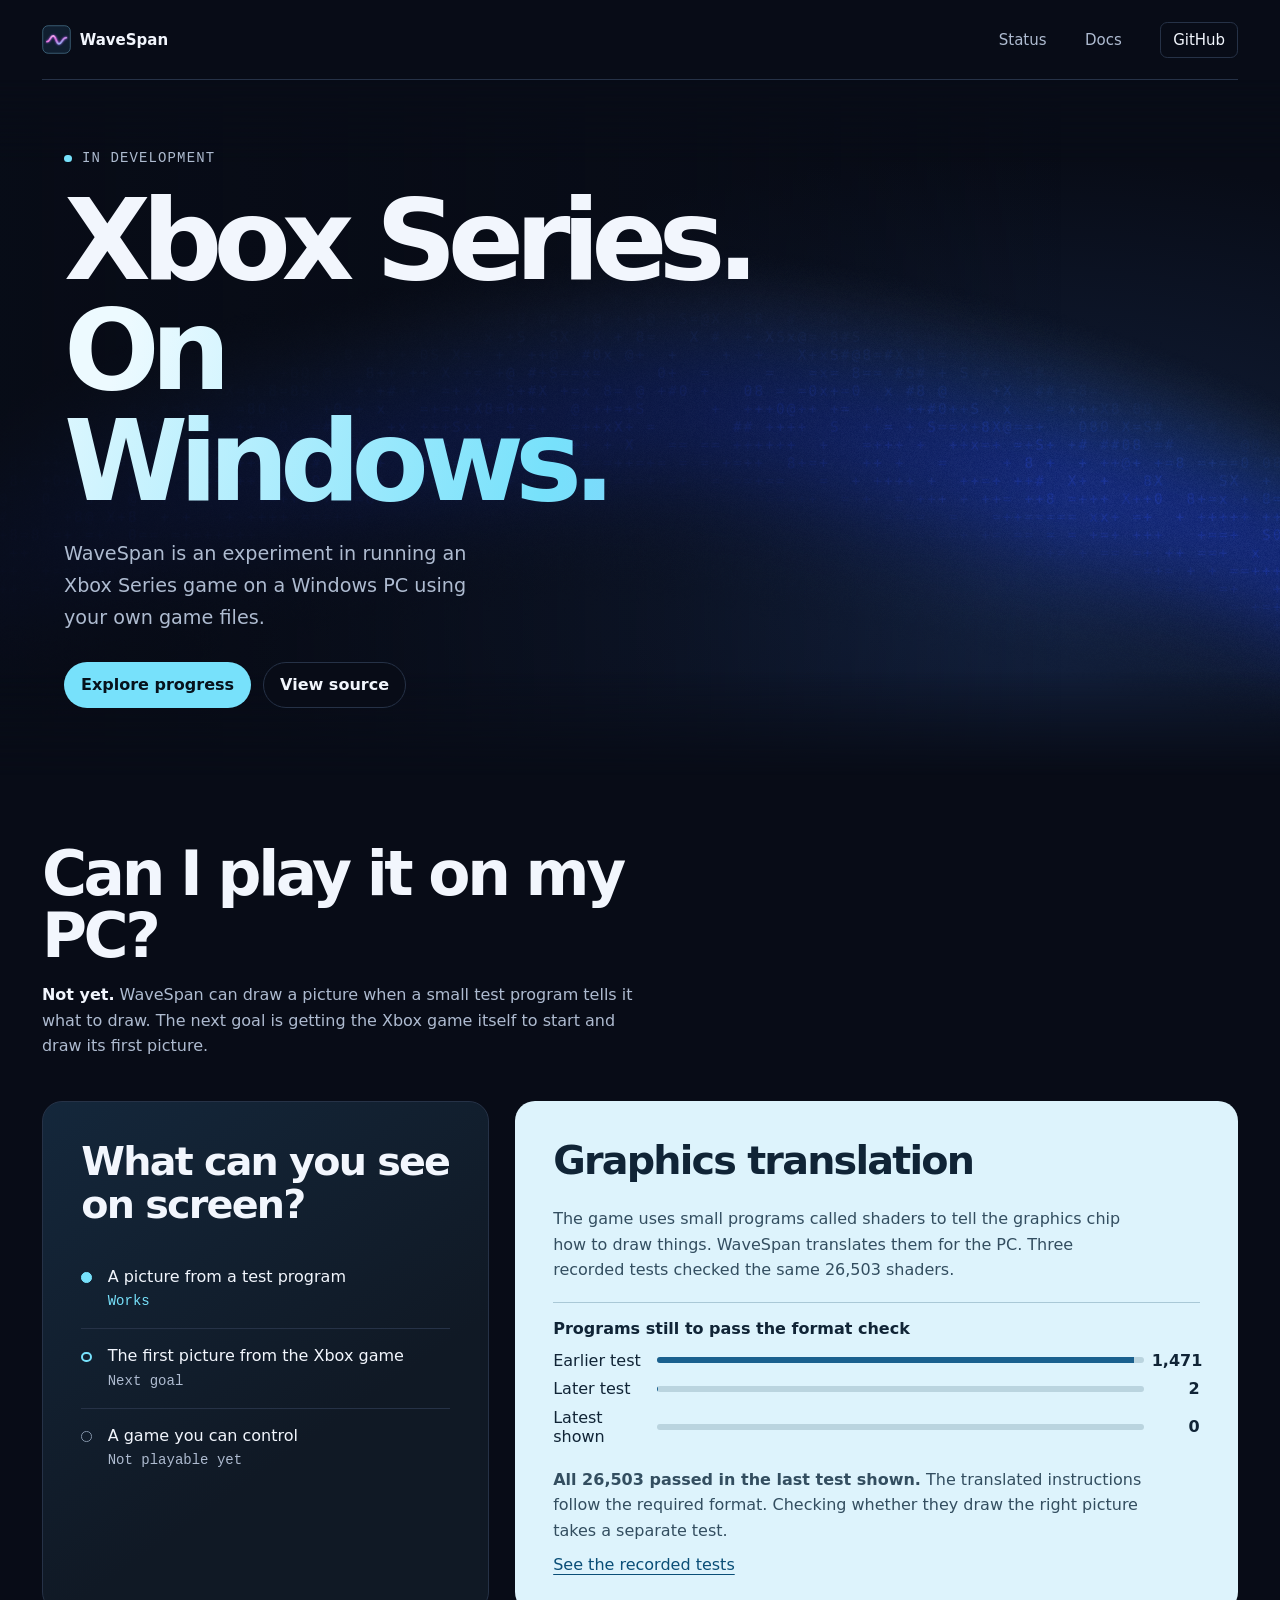
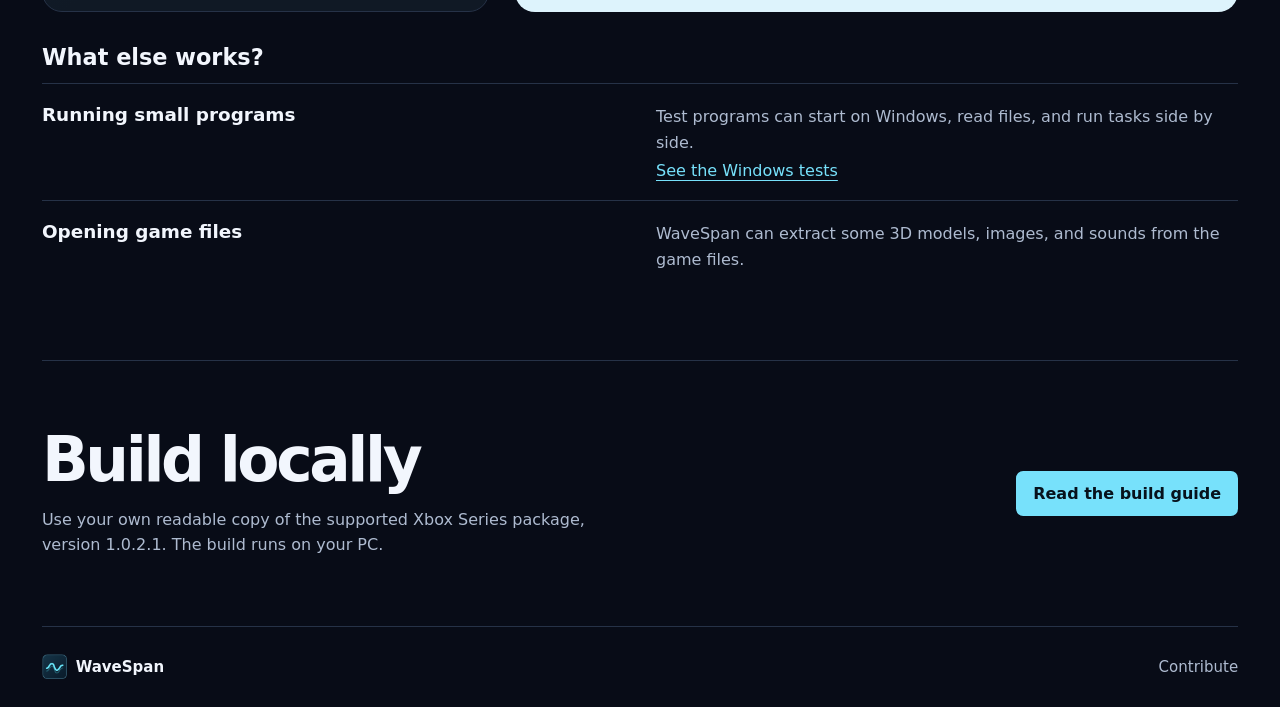
==== website/index.html @ 89d4df6d "Add WaveSpanLauncher, shader pipeline speedups, runtime proxies/sparse/GDK shims, and bug fixes" ====
<!doctype html>
<html lang="en">
<head>
  <meta charset="utf-8">
  <meta name="viewport" content="width=device-width, initial-scale=1">
  <meta name="description" content="WaveSpan is an experimental Xbox Series runtime and shader translation toolkit for Windows.">
  <meta name="theme-color" content="#080c17">
  <title>WaveSpan — Xbox Series runtime research</title>
  <link rel="icon" href="../assets/wavespan-mark.png" type="image/png">
  <link rel="stylesheet" href="style.css">
  <link rel="stylesheet" href="horizon.css">
  <script defer src="horizon.js"></script>
</head>
<body>
  <a class="skip" href="#main">Skip to content</a>
  <header class="header wrap" id="top">
    <a class="brand" href="#top"><svg class="brand-icon" width="29" height="29" viewBox="0 0 80 80" fill="none" aria-hidden="true">
        <defs><linearGradient id="mark-neon" x2="1" y2="1"><stop stop-color="#ffc9f4"/><stop offset=".45" stop-color="#ea6fe0"/><stop offset="1" stop-color="#6fd6f7"/></linearGradient></defs>
        <rect x="2" y="2" width="76" height="76" rx="15" fill="#101f30" stroke="#48758e" stroke-width="2"/>
        <path class="brand-wave" d="M14 46C23 46 23 30 31 30S39 52 47 52 56 35 67 35" stroke="url(#mark-neon)" stroke-width="5" stroke-linecap="round"/>
      </svg>WaveSpan</a>
    <nav aria-label="Main navigation">
      <a href="#status">Status</a>
      <a href="https://github.com/LeonardWernke/WaveSpan/blob/main/docs/README.md">Docs</a>
      <a class="nav-source" href="https://github.com/LeonardWernke/WaveSpan">GitHub</a>
    </nav>
  </header>

  <main id="main">
    <section class="hero wrap" aria-labelledby="hero-title">
      <div id="wavespan-horizon" aria-hidden="true"></div>
      
      <div class="hero-copy">
        <p class="eyebrow"><span class="dot"></span> In development</p>
        <h1 id="hero-title">Xbox Series.<br><span>On Windows.</span></h1>
        <p class="intro">WaveSpan is an experiment in running an Xbox Series game on a Windows PC using your own game files.</p>
        <div class="actions">
          <a class="button primary" href="#status">Explore progress</a>
          <a class="button secondary" href="https://github.com/LeonardWernke/WaveSpan">View source</a>
        </div>
      </div>
    </section>

    <section class="section wrap" id="status" aria-labelledby="status-title">
  <div class="progress-lead"><h2 id="status-title">Can I play it on my PC?</h2>
  <p><strong>Not yet.</strong> WaveSpan can draw a picture when a small test program tells it what to draw. The next goal is getting the Xbox game itself to start and draw its first picture.</p></div>
  <div class="progress-gallery">
  <section class="screen-panel">
  <h3 class="evidence-title">What can you see on screen?</h3>
  <dl class="screen-check">
    <div><dt>A picture from a test program</dt><dd>Works</dd></div>
    <div><dt>The first picture from the Xbox game</dt><dd>Next goal</dd></div>
    <div><dt>A game you can control</dt><dd>Not playable yet</dd></div>
  </dl>
  </section>
  <figure class="shader-count">
    <h3>Graphics translation</h3>
    <p>The game uses small programs called shaders to tell the graphics chip how to draw things. WaveSpan translates them for the PC. Three recorded tests checked the same 26,503 shaders.</p>
    <figcaption>Programs still to pass the format check</figcaption>
    <ol>
      <li><span>Earlier test</span><meter min="0" max="1500" value="1471" aria-label="Earlier test: 1,471 shaders short of passing"></meter><strong>1,471</strong></li>
      <li><span>Later test</span><meter min="0" max="1500" value="2" aria-label="Later test: 2 shaders short of passing"></meter><strong>2</strong></li>
      <li><span>Latest shown</span><meter min="0" max="1500" value="0" aria-label="Latest test shown: all shaders passed"></meter><strong>0</strong></li>
    </ol>
    <p><strong>All 26,503 passed in the last test shown.</strong> The translated instructions follow the required format. Checking whether they draw the right picture takes a separate test.</p>
    <a href="https://github.com/LeonardWernke/WaveSpan/blob/main/docs/shader_validation.md">See the recorded tests</a>
  </figure>
  </div>
  <h3 class="evidence-title">What else works?</h3>
  <dl class="status-list">
    <div><dt>Running small programs</dt><dd><p>Test programs can start on Windows, read files, and run tasks side by side.</p><a href="https://github.com/LeonardWernke/WaveSpan/blob/main/docs/testing.md">See the Windows tests</a></dd></div>
    <div><dt>Opening game files</dt><dd><p>WaveSpan can extract some 3D models, images, and sounds from the game files.</p></dd></div>
  </dl>
</section>

    <section class="section start wrap" aria-labelledby="start-title">
      <div>
        <h2 id="start-title">Build locally</h2>
        <p>Use your own readable copy of the supported Xbox Series package, version 1.0.2.1. The build runs on your PC.</p>
      </div>
      <a class="button primary" href="https://github.com/LeonardWernke/WaveSpan#how-to-build">Read the build guide</a>
    </section>
  </main>

  <footer class="footer wrap">
    <a class="brand" href="#top"><img src="../assets/wavespan-mark.png" width="25" height="25" alt="">WaveSpan</a>
    <a href="https://github.com/LeonardWernke/WaveSpan/blob/main/CONTRIBUTING.md">Contribute</a>
  </footer>
</body>
</html>
---- website/style.css ----
:root {
  color-scheme: dark;
  --background: #080c17;
  --text: #f2f6fd;
  --muted: #aebbd0;
  --accent: #77e1fb;
  --rule: #263247;
  font-family: "Segoe UI", system-ui, sans-serif;
  background: var(--background);
  color: var(--text);
}

*, *::before, *::after { box-sizing: border-box; }
body { margin: 0; }
a { color: inherit; text-underline-offset: .27em; }
a:focus-visible { outline: 2px solid var(--accent); outline-offset: 5px; }
img { display: block; }
p, h1, h2, dl, dd { margin: 0; }
.wrap { width: min(76rem, calc(100% - 2 * clamp(1.25rem, 5vw, 4.5rem))); margin-inline: auto; }
.skip { position: fixed; z-index: 2; top: 1rem; left: 1rem; padding: .7rem; background: var(--background); }
.skip:not(:focus) { transform: translateY(-200%); }

.header, .footer {
  display: flex;
  align-items: center;
  justify-content: space-between;
  gap: .75rem;
  min-height: 5rem;
  font-size: .9375rem;
}
.header { border-bottom: 1px solid var(--rule); }
.brand { display: inline-flex; align-items: center; gap: .55rem; font-weight: 700; }
.header a, .footer a { text-decoration: none; }
nav { display: flex; align-items: center; gap: clamp(.7rem, 3vw, 2.4rem); }
nav a, .footer > a:last-child { color: var(--muted); }
nav a:hover, .footer a:hover { color: var(--accent); }
.nav-source { border: 1px solid var(--rule); border-radius: .45rem; padding: .5rem .75rem; color: var(--text); }

.hero {
  position: relative;
  isolation: isolate;
  display: grid;
  align-items: center;
  min-height: clamp(34rem, 51vw, 43rem);
  padding-block: 4rem;
  border-bottom: 1px solid var(--rule);
}
.hero-art { position: absolute; z-index: -1; inset: 8% -2% 8% 23%; }
.hero-art img { width: 100%; height: 100%; object-fit: cover; opacity: .92; }
.hero-art::after {
  content: "";
  position: absolute;
  inset: -1px;
  background:
    linear-gradient(90deg, var(--background), #080c17b8 22%, transparent 62%, var(--background)),
    linear-gradient(0deg, var(--background), transparent 27% 74%, var(--background));
}
.hero-copy { max-width: 44rem; }
.eyebrow {
  display: flex;
  align-items: center;
  gap: .65rem;
  color: var(--muted);
  font: .875rem/1.5 ui-monospace, Consolas, monospace;
  letter-spacing: .08em;
  text-transform: uppercase;
}
.dot { width: .47rem; height: .47rem; border-radius: 50%; background: var(--accent); }
h1 { margin-block: 1rem 1.4rem; font-size: clamp(3rem, 8vw, 7.25rem); line-height: .98; letter-spacing: -.075em; }
h1 span { color: var(--accent); }
.intro { max-width: 28rem; color: var(--muted); font-size: clamp(1rem, 1.6vw, 1.2rem); line-height: 1.65; }
.actions { display: flex; flex-wrap: wrap; gap: .75rem; margin-top: 1.8rem; }
.button {
  display: inline-flex;
  align-items: center;
  justify-content: center;
  min-height: 2.85rem;
  padding: .65rem 1rem;
  border: 1px solid transparent;
  border-radius: .45rem;
  font-weight: 650;
  text-decoration: none;
}
.primary { background: var(--accent); color: #07121c; }
.primary:hover { background: #b0efff; }
.secondary { background: var(--background); border-color: var(--rule); }
.secondary:hover { border-color: var(--accent); }

.section { padding-block: clamp(3rem, 7vw, 6rem); border-bottom: 1px solid var(--rule); }
.section-heading, .start { display: grid; grid-template-columns: 1fr 1fr; gap: 1.2rem 2rem; align-items: center; }
h2 { font-size: clamp(2rem, 4.8vw, 4rem); line-height: 1; letter-spacing: -.055em; }
.section p { max-width: 37rem; color: var(--muted); line-height: 1.6; }
.status-list { margin-top: 2.25rem; }
.status-list > div {
  display: grid;
  grid-template-columns: 1fr 1fr;
  gap: .5rem 2rem;
  padding-block: 1.25rem;
  border-top: 1px solid var(--rule);
}
dt { font-size: 1.15rem; font-weight: 650; }
dd a { display: inline-block; margin-top: .4rem; color: var(--accent); }
.start p { margin-top: 1rem; }
.start .button { justify-self: end; }

@media (max-width: 640px) {
  .header { min-height: 4rem; }
  .hero { align-items: start; min-height: 0; padding-block: 3rem 10.5rem; }
  .hero-art { inset: auto 0 0; height: 13rem; }
  .hero-art::after {
    background: linear-gradient(0deg, var(--background), transparent 35%, var(--background)),
                linear-gradient(90deg, var(--background), transparent 16% 84%, var(--background));
  }
  .section-heading, .status-list > div, .start { grid-template-columns: 1fr; }
  .start .button { justify-self: start; }
}

@media (max-width: 360px) {
  .header { flex-wrap: wrap; padding-block: .85rem; }
}

/* Keep the interactive horizon in place as the opening wordmark fades. */
.hero { min-height: 600px; }
#wavespan-horizon {
  position: absolute;
  inset: auto 0 0;
  height: 600px;
  z-index: -1;
  overflow: hidden;
  background: #080c17 url("../assets/wavespan-hero.png") center / cover no-repeat;
}
#wavespan-horizon:has(canvas) { background-image: radial-gradient(ellipse at 78% 73%, #142342, #080c17 60%); }
#wavespan-horizon::after {
  content: "";
  position: absolute;
  inset: 0;
  pointer-events: none;
  background: linear-gradient(90deg, #080c17e8, #080c1770 53%, transparent 83%);
}

@media (max-width: 640px) {
  #wavespan-horizon::after { background: linear-gradient(180deg, #080c17ed, #080c17c7 38%, transparent 75%); }
}

.header { position: relative; z-index: 1; }
.header .brand { transform-origin: left center; }
#wavespan-horizon {
  mask-image: linear-gradient(to bottom, transparent, black 12%, black 85%, transparent);
}

.frame-path { padding: 0; list-style: none; }
.shader-history ol { display: grid; gap: .7rem; margin: 1rem 0; }
.shader-history li { display: grid; grid-template-columns: 7ch 1fr 7ch; align-items: center; gap: .85rem; }
.shader-history code { color: var(--muted); font-size: .85rem; }
.shader-history strong { text-align: right; font-variant-numeric: tabular-nums; }
.bar-track { background: var(--rule); height: .65rem; border-radius: 2px; overflow: hidden; }
.bar-track i { display: block; height: 100%; background: #4f86b0; }
.shader-history li:last-child i { background: var(--accent); }
.coverage { display: flex; flex-wrap: wrap; gap: .5rem; margin: .75rem 0; }
.coverage li { display: inline-flex; gap: .5rem; align-items: center; padding: .36rem .65rem; background: #101d2b; border-radius: .3rem; }
.coverage li::before { content: ""; width: .45rem; height: .45rem; background: var(--accent); border-radius: 50%; }
.frame-path { margin: 0 0 1rem; }
.frame-path li { position: relative; padding: 0 0 1.1rem 1.55rem; margin-left: .35rem; border-left: 1px solid #417089; }
.frame-path li:last-child { border-color: transparent; padding-bottom: 0; }
.frame-path li::before { content: ""; position: absolute; left: -.38rem; top: .16rem; width: .7rem; height: .7rem; border: 2px solid var(--accent); background: var(--accent); border-radius: 50%; }
.frame-path li:last-child::before { background: var(--background); border-style: dashed; }
.frame-path small { display: block; margin-bottom: .18rem; color: var(--accent); }

.progress-lead { max-width: 44rem; }
.progress-lead p { margin-top: 1rem; }
.progress-lead strong, .status-list strong { color: var(--text); }
#status .frame-path { margin: 2rem 0 2.5rem; }
#status .status-list { margin-top: .8rem; }
.evidence-title { margin: 0; font-size: 1.4rem; }
#status .evidence-title {margin-top:2rem}
.screen-check div {display:flex;justify-content:space-between;gap:1rem;padding:.8rem 0;border-bottom:1px solid var(--rule)}
.screen-check dt {font-size:1rem;font-weight:500}
.screen-check dd {color:var(--muted);text-align:right}
.screen-check div:first-child dd {color:var(--accent)}
.shader-count {margin:2rem 0;padding:1rem;background:#101a29;border-radius:.6rem}
.shader-count h3 {margin:0 0 .6rem;font-size:1.4rem}
.shader-count figcaption {margin:1.2rem 0 .5rem;font-weight:600}
.shader-count ol {margin:0 0 1rem;padding:0;list-style:none}
.shader-count li {display:grid;grid-template-columns:6rem minmax(1rem,1fr) 3rem;align-items:center;gap:.5rem;padding:.3rem 0}
.shader-count meter {width:100%;height:.8rem}
.shader-count meter::-webkit-meter-bar {background:#29384c;border:0}
.shader-count meter::-webkit-meter-optimum-value {background:#77e1fb}
.shader-count li strong {text-align:right;font-variant-numeric:tabular-nums}
.shader-count a {display:inline-block;margin-top:.7rem;color:var(--accent)}

/* A full-width motion showcase followed by two distinct evidence panels. */
.hero.wrap { width:100%; max-width:96rem; padding-inline:max(5vw, calc((100% - 76rem) / 2)); border:0; }
.hero h1 {font-family:"Segoe UI",system-ui,sans-serif;font-size:clamp(3.55rem,8.8vw,8.2rem);font-weight:750;letter-spacing:-.08em}
.hero h1 span {color:var(--accent);background:linear-gradient(105deg,#edfaff 5%,#77e1fb 46%,#96adff 80%,#edfaff);background-size:200% auto;background-clip:text;-webkit-text-fill-color:transparent}
@media (prefers-reduced-motion:no-preference) {
  .hero h1 span {animation:ws-spectrum 4s ease-out 1 both}
  @keyframes ws-spectrum {from {background-position:100% center} to {background-position:0% center}}
}
.hero .button {border-radius:2rem}
.progress-gallery {display:grid;grid-template-columns:minmax(0,.85fr) minmax(0,1.15fr);gap:1rem;margin-top:2rem;align-items:stretch}
.progress-gallery > * {border-radius:1.25rem;padding:clamp(1.25rem,3vw,2.8rem);margin:0}
.screen-panel {background:linear-gradient(145deg,#14273b,#101925 64%);border:1px solid var(--rule)}
.progress-gallery h3,#status .screen-panel h3 {font-size:clamp(1.55rem,3.1vw,2.55rem);line-height:1.08;letter-spacing:-.045em;margin:0 0 1.5rem}
.screen-check div {display:grid;grid-template-columns:.75rem 1fr;gap:.4rem .9rem;padding:1.05rem 0}
.screen-check div::before {content:"";width:.65rem;height:.65rem;border:1.5px solid #8191a6;border-radius:50%;margin-top:.35rem}
.screen-check div:first-child::before {background:var(--accent);border-color:var(--accent)}
.screen-check div:nth-child(2)::before {border:2px solid var(--accent)}
.screen-check dd {grid-column:2;text-align:left;font: .875rem/1.4 ui-monospace,monospace}
.screen-check div:last-child {border-bottom:0}
.shader-count {background:#ddf3fc;color:#102436}
.section .shader-count p {color:#334e60}
.shader-count a {color:#0a4e77}
.shader-count figcaption {border-top:1px solid #a9c8d6;padding-top:1rem}
.shader-count meter::-webkit-meter-bar {background:#bad4df}
.shader-count meter::-webkit-meter-optimum-value {background:#1a608e}
.shader-count meter::-moz-meter-bar {background:#1a608e}
@media (max-width:640px) {
  .progress-gallery {grid-template-columns:1fr}
  .hero.wrap {padding-inline:1.25rem}
  .hero h1 {font-size:clamp(3.1rem,13.5vw,5rem)}
}


.brand-wave { filter:drop-shadow(0 0 3px #a855f7); }
@media (prefers-reduced-motion:no-preference) {
  .brand-wave { animation: ws-neon-outline 1.8s ease-out both; }
  .brand:hover .brand-wave, .brand:focus-visible .brand-wave { filter:drop-shadow(0 0 5px #ea6fe0) drop-shadow(0 0 8px #a855f7); }
  @keyframes ws-neon-outline {
    from { stroke-dasharray:1 120; opacity:.35; }
    to { stroke-dasharray:120 120; opacity:1; }
  }
}
.wrap { width:min(76rem,calc(100% - 2 * clamp(.75rem,3vw,2.5rem))); }
.hero.wrap { min-height:clamp(24rem,43vw,36rem); padding:clamp(2.4rem,6vw,5rem) clamp(.9rem,4vw,4rem); align-items:center; }
#wavespan-horizon { height:100%; }
.section { padding-block:clamp(1.75rem,4vw,3.5rem); }
.progress-gallery { margin-top:1.25rem; gap:.75rem; }
.progress-gallery > * { padding:clamp(.9rem,2.5vw,2rem); }

/* Golden-ratio spacing, anchored to a 1rem gutter on phones. */
:root {
  --space-1: 1rem;
  --space-2: 1.618rem;
  --space-3: 2.618rem;
  --space-4: 4.236rem;
}
.wrap { width:min(76rem, calc(100% - 2 * clamp(var(--space-1), 4vw, var(--space-3)))); }
.hero.wrap {
  min-height:clamp(29rem, 61.8svh, 43rem);
  padding:var(--space-4) clamp(var(--space-1), 5vw, var(--space-4));
}
.section { padding-block:clamp(var(--space-3), 6vw, var(--space-4)); }
.progress-gallery { grid-template-columns:minmax(0, 1fr) minmax(0, 1.618fr); gap:var(--space-2); margin-top:var(--space-3); }
.progress-gallery > * { padding:clamp(var(--space-2), 3vw, var(--space-3)); }
@media (max-width:640px) {
  .progress-gallery { grid-template-columns:minmax(0, 1fr); }
  .hero.wrap { padding-block:var(--space-3); }
}
---- website/horizon.css ----
.gradient-ascii-container{position:relative;width:100%;height:100%;overflow:hidden}.gradient-ascii-canvas{position:absolute;inset:0;display:block;width:100%;height:100%}
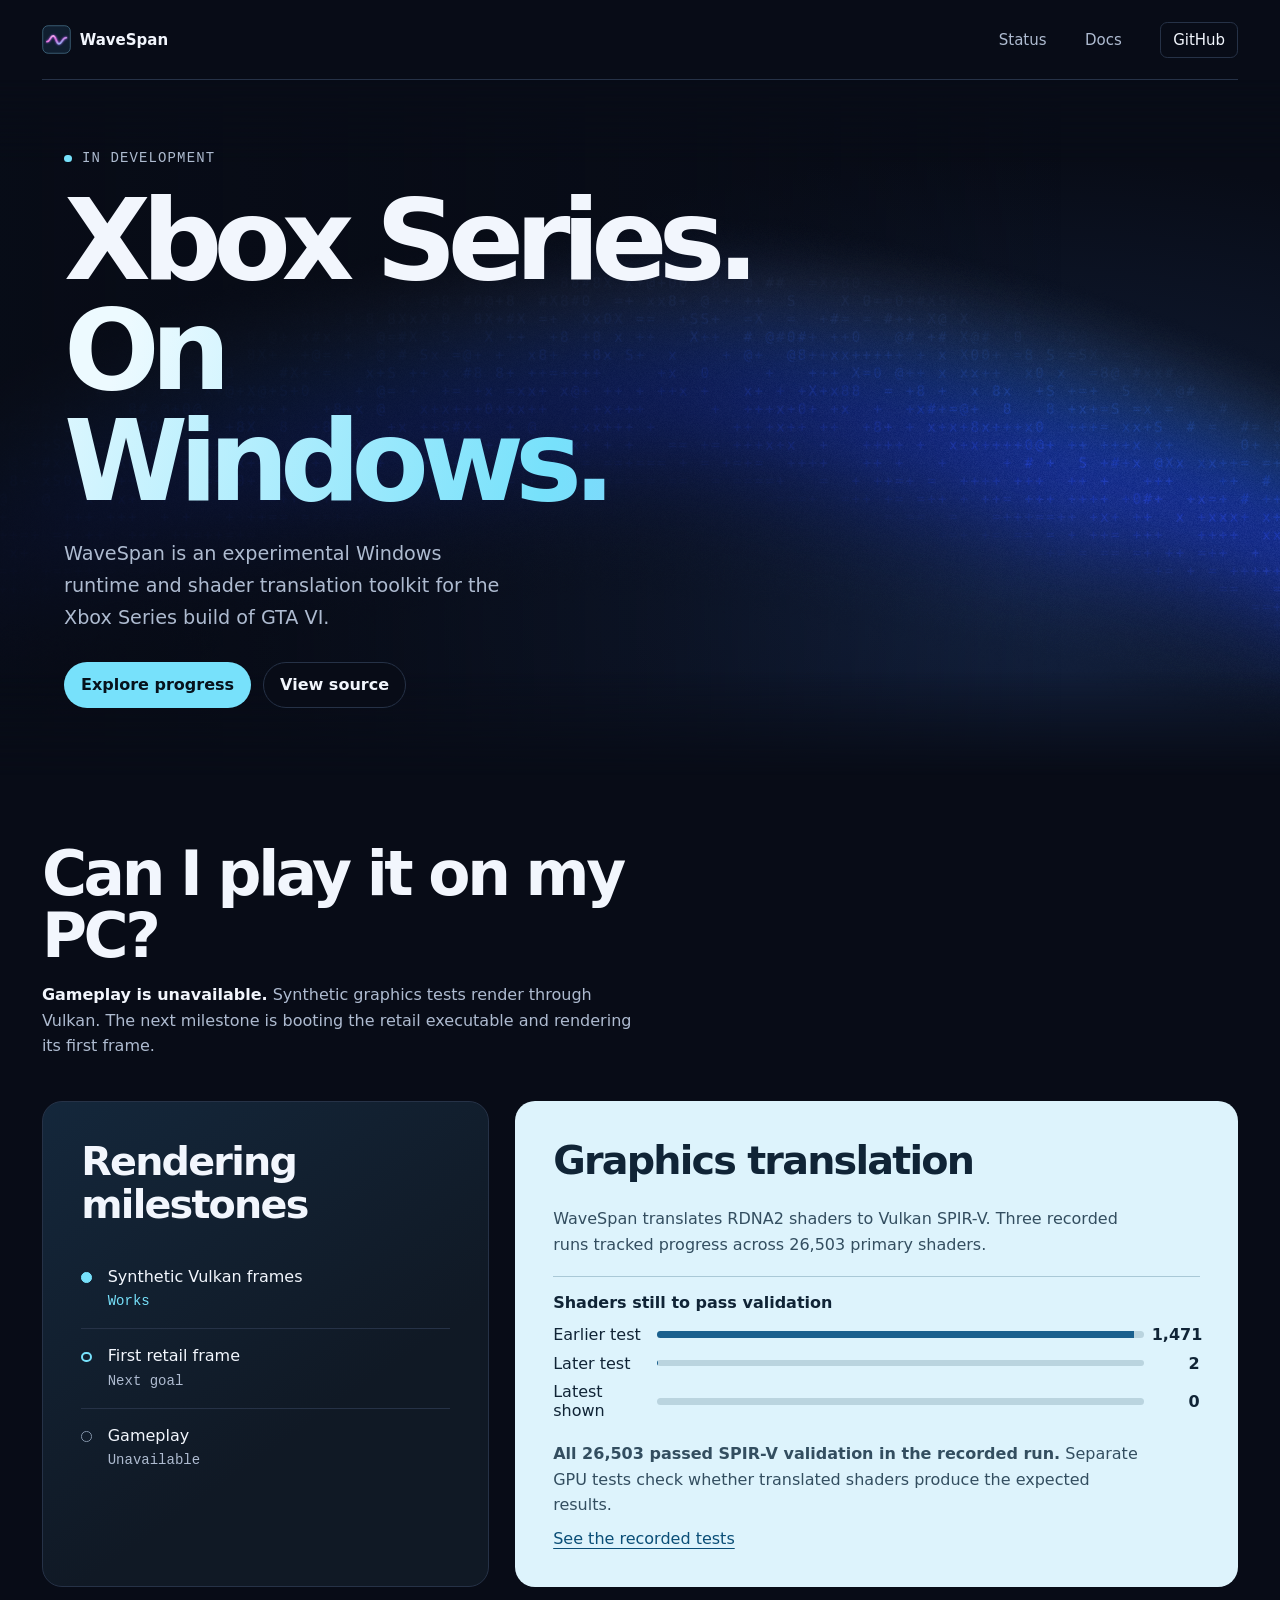
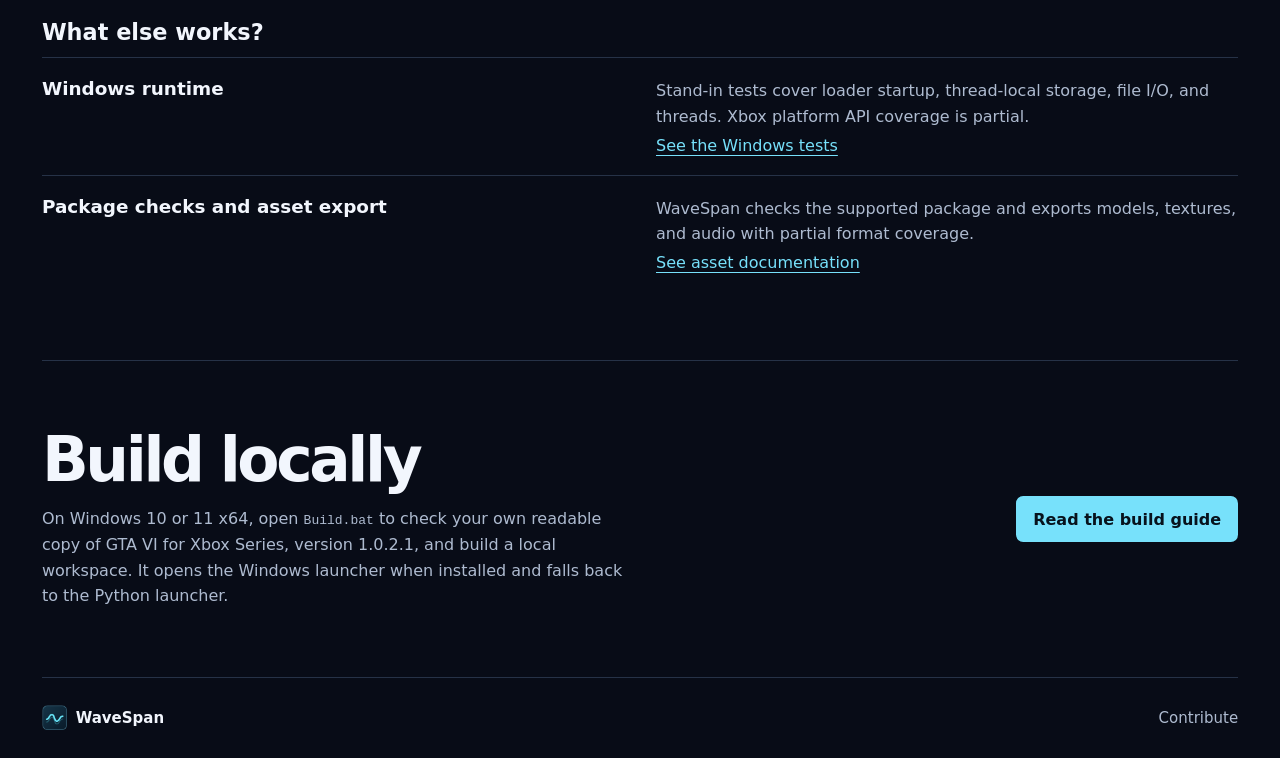
==== commit c099e427: "Update WaveSpan website and add GitHub Pages deployment" ====
--- a/website/index.html
+++ b/website/index.html
@@ -3,9 +3,9 @@
 <head>
   <meta charset="utf-8">
   <meta name="viewport" content="width=device-width, initial-scale=1">
-  <meta name="description" content="WaveSpan is an experimental Xbox Series runtime and shader translation toolkit for Windows.">
+  <meta name="description" content="Follow WaveSpan, an experimental Windows runtime and shader translation toolkit for the Xbox Series build of GTA VI.">
   <meta name="theme-color" content="#080c17">
-  <title>WaveSpan — Xbox Series runtime research</title>
+  <title>WaveSpan - Xbox Series runtime research</title>
   <link rel="icon" href="../assets/wavespan-mark.png" type="image/png">
   <link rel="stylesheet" href="style.css">
   <link rel="stylesheet" href="horizon.css">
@@ -29,11 +29,11 @@
   <main id="main">
     <section class="hero wrap" aria-labelledby="hero-title">
       <div id="wavespan-horizon" aria-hidden="true"></div>
-      
+
       <div class="hero-copy">
         <p class="eyebrow"><span class="dot"></span> In development</p>
         <h1 id="hero-title">Xbox Series.<br><span>On Windows.</span></h1>
-        <p class="intro">WaveSpan is an experiment in running an Xbox Series game on a Windows PC using your own game files.</p>
+        <p class="intro">WaveSpan is an experimental Windows runtime and shader translation toolkit for the Xbox Series build of GTA VI.</p>
         <div class="actions">
           <a class="button primary" href="#status">Explore progress</a>
           <a class="button secondary" href="https://github.com/LeonardWernke/WaveSpan">View source</a>
@@ -43,40 +43,40 @@
 
     <section class="section wrap" id="status" aria-labelledby="status-title">
   <div class="progress-lead"><h2 id="status-title">Can I play it on my PC?</h2>
-  <p><strong>Not yet.</strong> WaveSpan can draw a picture when a small test program tells it what to draw. The next goal is getting the Xbox game itself to start and draw its first picture.</p></div>
+  <p><strong>Gameplay is unavailable.</strong> Synthetic graphics tests render through Vulkan. The next milestone is booting the retail executable and rendering its first frame.</p></div>
   <div class="progress-gallery">
   <section class="screen-panel">
-  <h3 class="evidence-title">What can you see on screen?</h3>
+  <h3 class="evidence-title">Rendering milestones</h3>
   <dl class="screen-check">
-    <div><dt>A picture from a test program</dt><dd>Works</dd></div>
-    <div><dt>The first picture from the Xbox game</dt><dd>Next goal</dd></div>
-    <div><dt>A game you can control</dt><dd>Not playable yet</dd></div>
+    <div><dt>Synthetic Vulkan frames</dt><dd>Works</dd></div>
+    <div><dt>First retail frame</dt><dd>Next goal</dd></div>
+    <div><dt>Gameplay</dt><dd>Unavailable</dd></div>
   </dl>
   </section>
   <figure class="shader-count">
     <h3>Graphics translation</h3>
-    <p>The game uses small programs called shaders to tell the graphics chip how to draw things. WaveSpan translates them for the PC. Three recorded tests checked the same 26,503 shaders.</p>
-    <figcaption>Programs still to pass the format check</figcaption>
+    <p>WaveSpan translates RDNA2 shaders to Vulkan SPIR-V. Three recorded runs tracked progress across 26,503 primary shaders.</p>
+    <figcaption>Shaders still to pass validation</figcaption>
     <ol>
       <li><span>Earlier test</span><meter min="0" max="1500" value="1471" aria-label="Earlier test: 1,471 shaders short of passing"></meter><strong>1,471</strong></li>
       <li><span>Later test</span><meter min="0" max="1500" value="2" aria-label="Later test: 2 shaders short of passing"></meter><strong>2</strong></li>
       <li><span>Latest shown</span><meter min="0" max="1500" value="0" aria-label="Latest test shown: all shaders passed"></meter><strong>0</strong></li>
     </ol>
-    <p><strong>All 26,503 passed in the last test shown.</strong> The translated instructions follow the required format. Checking whether they draw the right picture takes a separate test.</p>
+    <p><strong>All 26,503 passed SPIR-V validation in the recorded run.</strong> Separate GPU tests check whether translated shaders produce the expected results.</p>
     <a href="https://github.com/LeonardWernke/WaveSpan/blob/main/docs/shader_validation.md">See the recorded tests</a>
   </figure>
   </div>
   <h3 class="evidence-title">What else works?</h3>
   <dl class="status-list">
-    <div><dt>Running small programs</dt><dd><p>Test programs can start on Windows, read files, and run tasks side by side.</p><a href="https://github.com/LeonardWernke/WaveSpan/blob/main/docs/testing.md">See the Windows tests</a></dd></div>
-    <div><dt>Opening game files</dt><dd><p>WaveSpan can extract some 3D models, images, and sounds from the game files.</p></dd></div>
+    <div><dt>Windows runtime</dt><dd><p>Stand-in tests cover loader startup, thread-local storage, file I/O, and threads. Xbox platform API coverage is partial.</p><a href="https://github.com/LeonardWernke/WaveSpan/blob/main/docs/testing.md">See the Windows tests</a></dd></div>
+    <div><dt>Package checks and asset export</dt><dd><p>WaveSpan checks the supported package and exports models, textures, and audio with partial format coverage.</p><a href="https://github.com/LeonardWernke/WaveSpan/blob/main/docs/README.md#archives-and-assets">See asset documentation</a></dd></div>
   </dl>
 </section>
 
     <section class="section start wrap" aria-labelledby="start-title">
       <div>
         <h2 id="start-title">Build locally</h2>
-        <p>Use your own readable copy of the supported Xbox Series package, version 1.0.2.1. The build runs on your PC.</p>
+        <p>On Windows 10 or 11 x64, open <code>Build.bat</code> to check your own readable copy of GTA VI for Xbox Series, version 1.0.2.1, and build a local workspace. It opens the Windows launcher when installed and falls back to the Python launcher.</p>
       </div>
       <a class="button primary" href="https://github.com/LeonardWernke/WaveSpan#how-to-build">Read the build guide</a>
     </section>
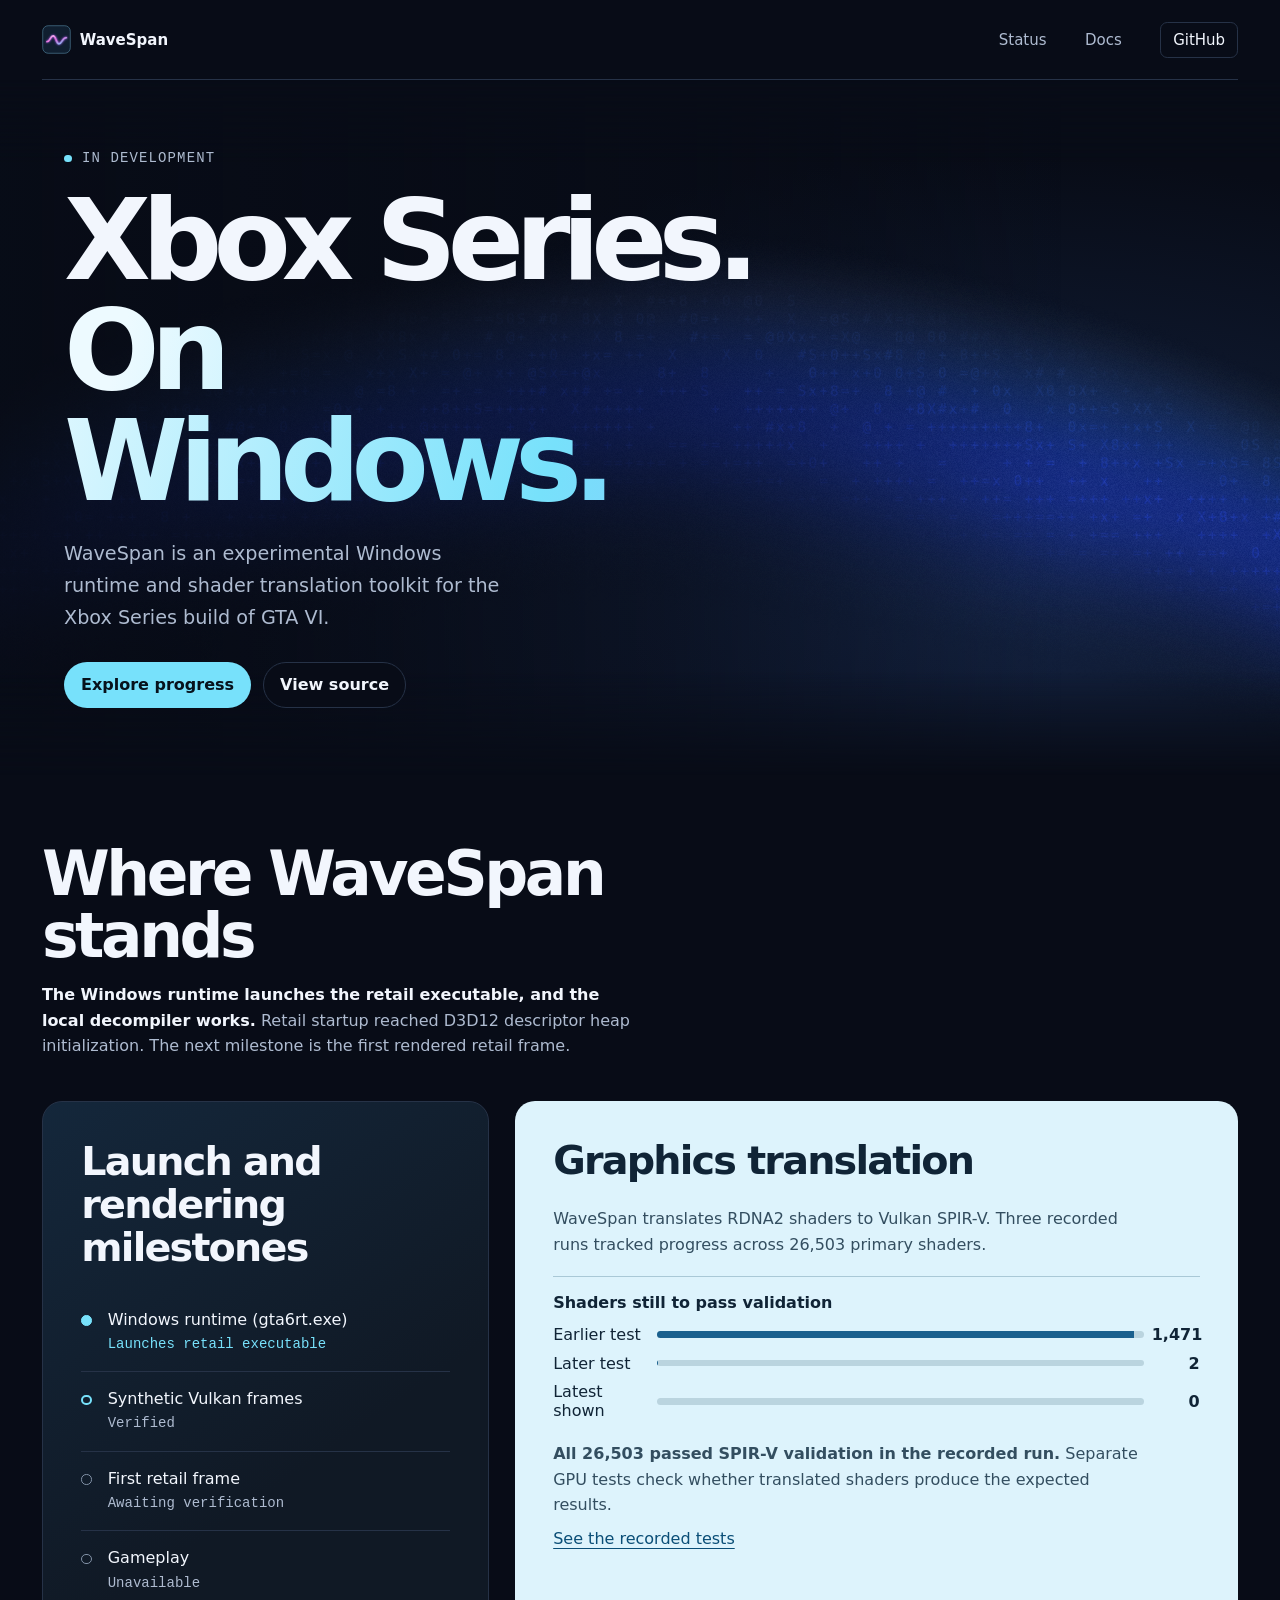
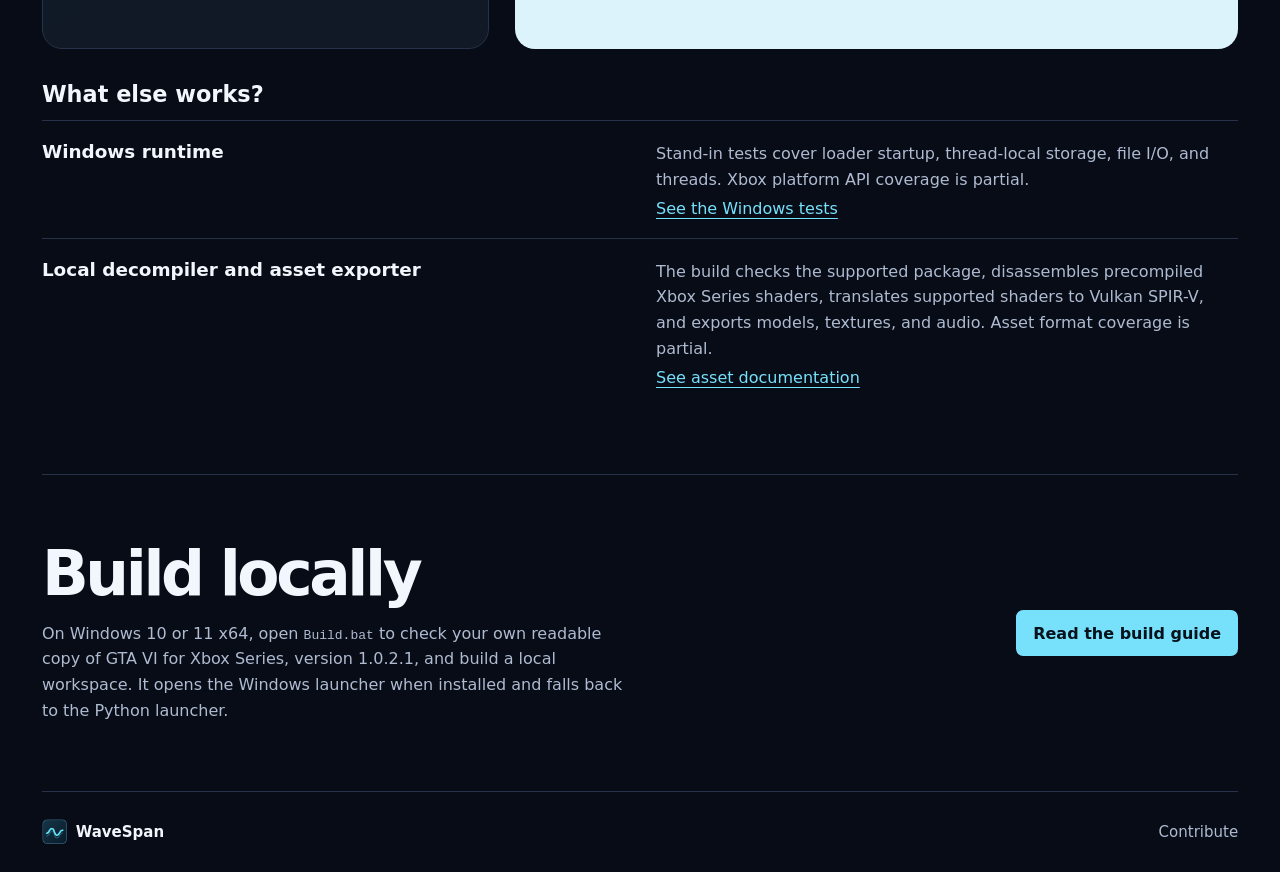
==== commit efdc2bcf: "Show WaveSpan launch and decompiler progress on the website" ====
--- a/website/index.html
+++ b/website/index.html
@@ -5,7 +5,7 @@
   <meta name="viewport" content="width=device-width, initial-scale=1">
   <meta name="description" content="Follow WaveSpan, an experimental Windows runtime and shader translation toolkit for the Xbox Series build of GTA VI.">
   <meta name="theme-color" content="#080c17">
-  <title>WaveSpan - Xbox Series runtime research</title>
+  <title>WaveSpan — Xbox Series runtime research</title>
   <link rel="icon" href="../assets/wavespan-mark.png" type="image/png">
   <link rel="stylesheet" href="style.css">
   <link rel="stylesheet" href="horizon.css">
@@ -42,14 +42,15 @@
     </section>
 
     <section class="section wrap" id="status" aria-labelledby="status-title">
-  <div class="progress-lead"><h2 id="status-title">Can I play it on my PC?</h2>
-  <p><strong>Gameplay is unavailable.</strong> Synthetic graphics tests render through Vulkan. The next milestone is booting the retail executable and rendering its first frame.</p></div>
+  <div class="progress-lead"><h2 id="status-title">Where WaveSpan stands</h2>
+  <p><strong>The Windows runtime launches the retail executable, and the local decompiler works.</strong> Retail startup reached D3D12 descriptor heap initialization. The next milestone is the first rendered retail frame.</p></div>
   <div class="progress-gallery">
   <section class="screen-panel">
-  <h3 class="evidence-title">Rendering milestones</h3>
+  <h3 class="evidence-title">Launch and rendering milestones</h3>
   <dl class="screen-check">
-    <div><dt>Synthetic Vulkan frames</dt><dd>Works</dd></div>
-    <div><dt>First retail frame</dt><dd>Next goal</dd></div>
+    <div><dt>Windows runtime (gta6rt.exe)</dt><dd>Launches retail executable</dd></div>
+    <div><dt>Synthetic Vulkan frames</dt><dd>Verified</dd></div>
+    <div><dt>First retail frame</dt><dd>Awaiting verification</dd></div>
     <div><dt>Gameplay</dt><dd>Unavailable</dd></div>
   </dl>
   </section>
@@ -69,7 +70,7 @@
   <h3 class="evidence-title">What else works?</h3>
   <dl class="status-list">
     <div><dt>Windows runtime</dt><dd><p>Stand-in tests cover loader startup, thread-local storage, file I/O, and threads. Xbox platform API coverage is partial.</p><a href="https://github.com/LeonardWernke/WaveSpan/blob/main/docs/testing.md">See the Windows tests</a></dd></div>
-    <div><dt>Package checks and asset export</dt><dd><p>WaveSpan checks the supported package and exports models, textures, and audio with partial format coverage.</p><a href="https://github.com/LeonardWernke/WaveSpan/blob/main/docs/README.md#archives-and-assets">See asset documentation</a></dd></div>
+    <div><dt>Local decompiler and asset exporter</dt><dd><p>The build checks the supported package, disassembles precompiled Xbox Series shaders, translates supported shaders to Vulkan SPIR-V, and exports models, textures, and audio. Asset format coverage is partial.</p><a href="https://github.com/LeonardWernke/WaveSpan/blob/main/docs/README.md#archives-and-assets">See asset documentation</a></dd></div>
   </dl>
 </section>
 
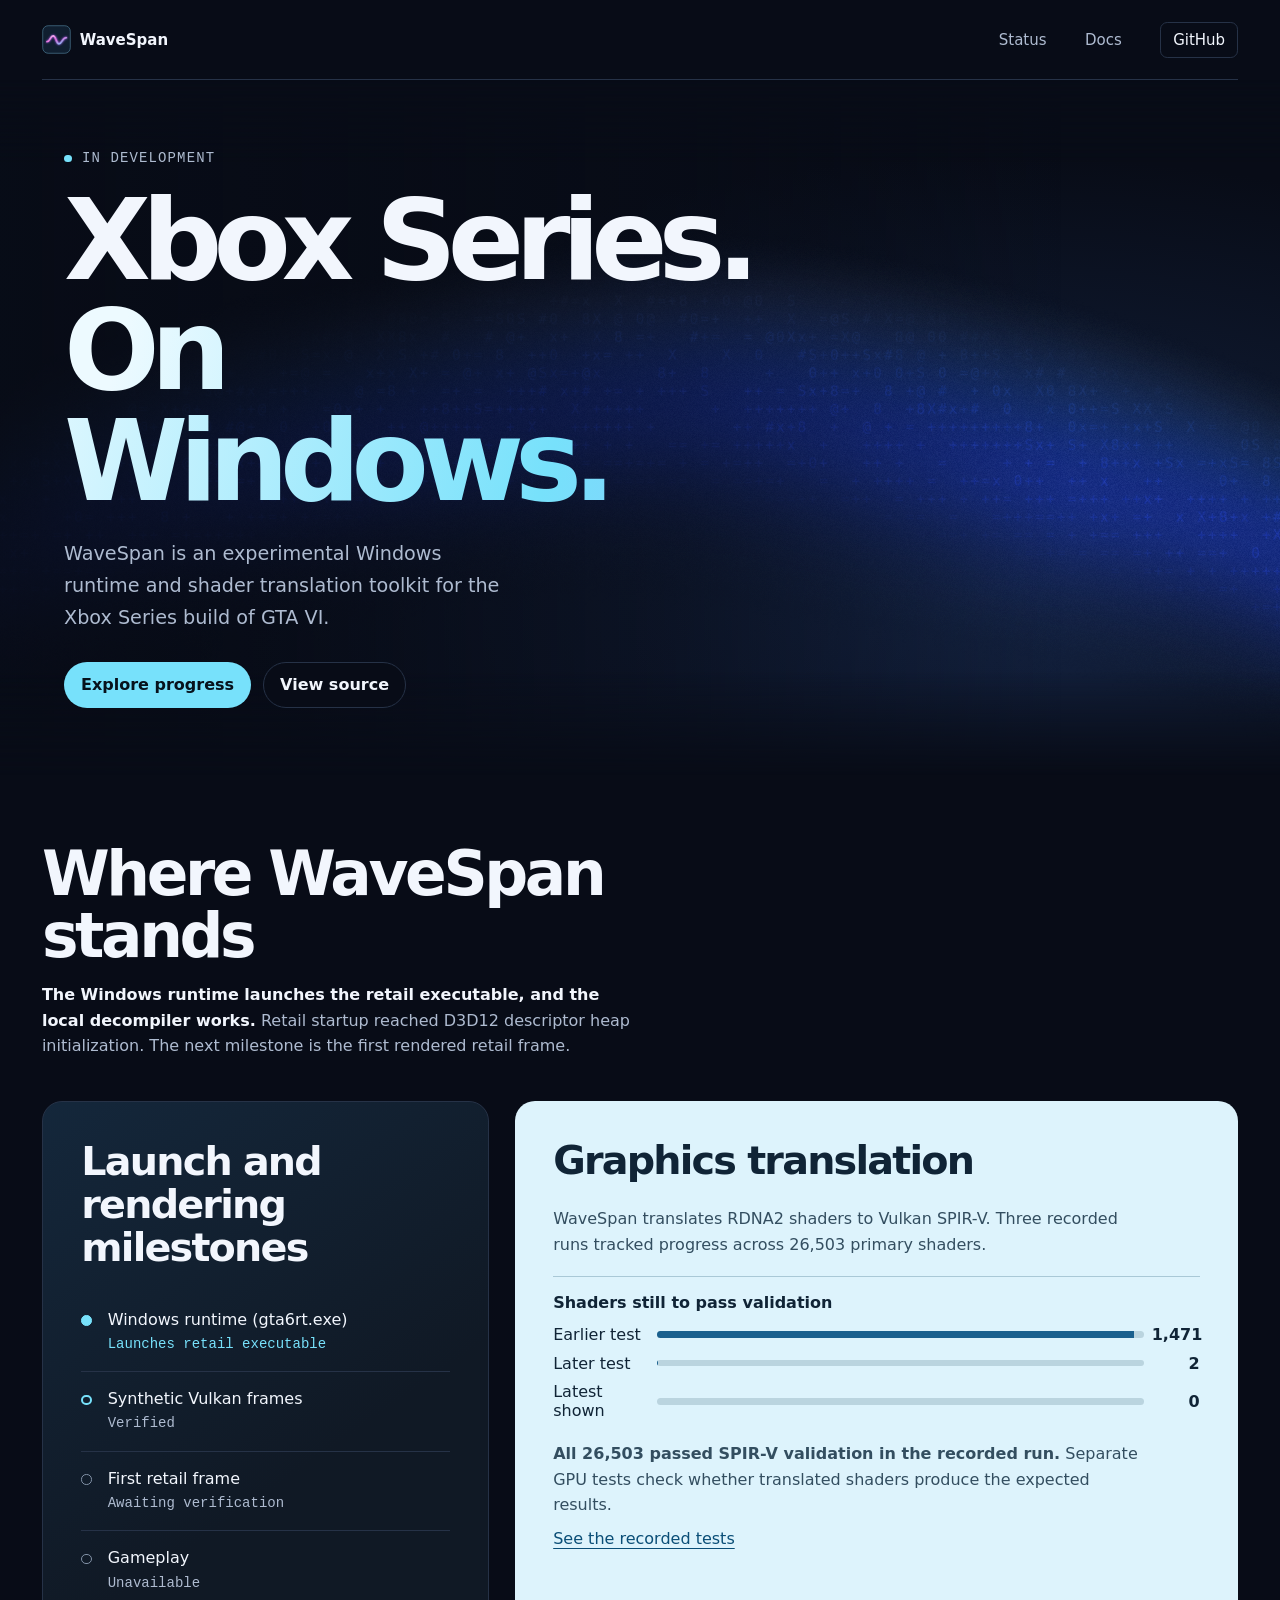
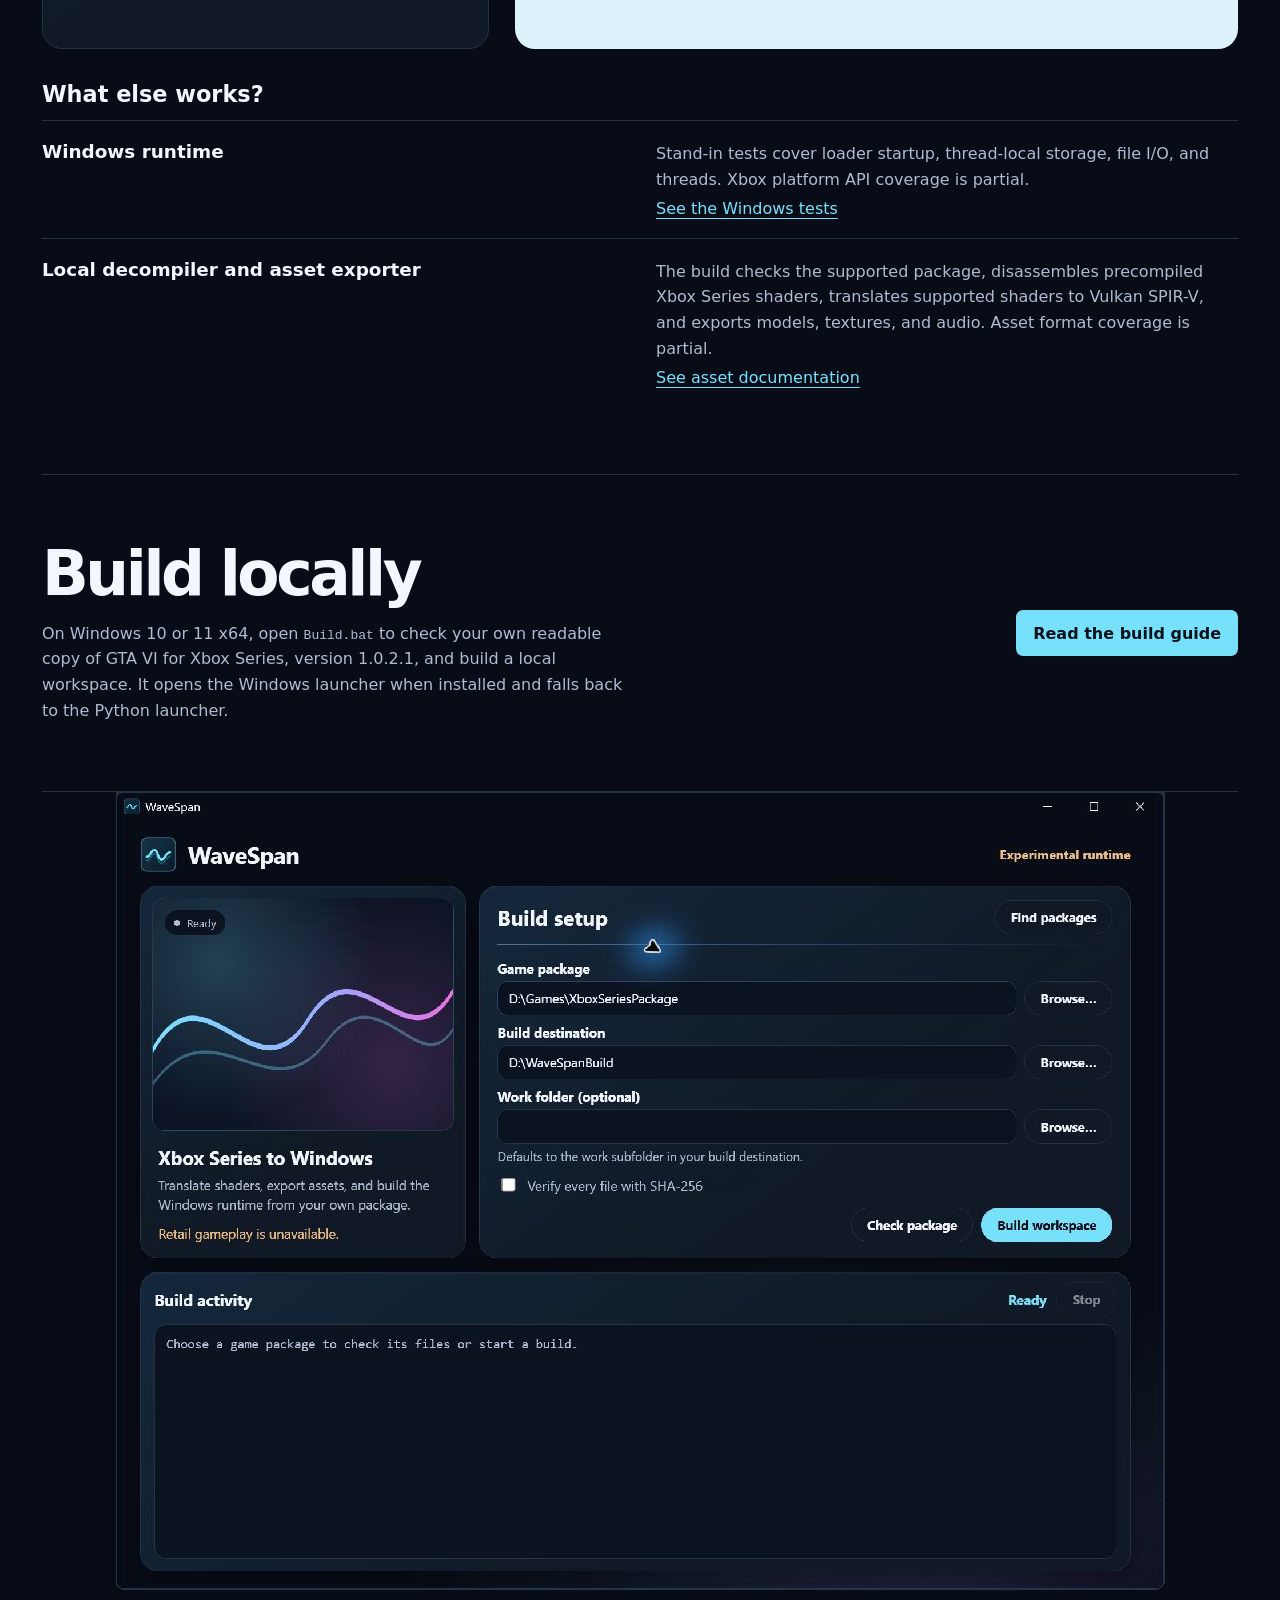
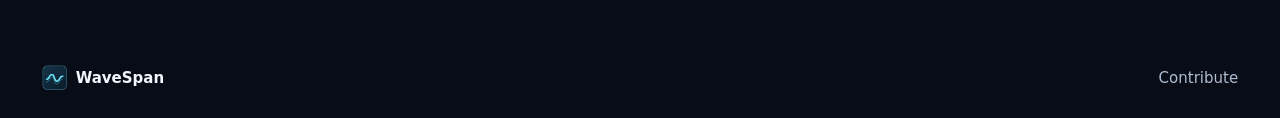
==== commit 38a6dda0: "Refresh the Windows launcher screenshot" ====
--- a/website/index.html
+++ b/website/index.html
@@ -81,6 +81,9 @@
       </div>
       <a class="button primary" href="https://github.com/LeonardWernke/WaveSpan#how-to-build">Read the build guide</a>
     </section>
+    <div class="wrap launcher-preview">
+      <img src="../docs/wavespan-launcher.png" width="1049" height="798" loading="lazy" alt="WaveSpan Windows launcher showing build setup and build activity with example paths">
+    </div>
   </main>
 
   <footer class="footer wrap">
--- a/website/style.css
+++ b/website/style.css
@@ -256,3 +256,14 @@
   .progress-gallery { grid-template-columns:minmax(0, 1fr); }
   .hero.wrap { padding-block:var(--space-3); }
 }
+
+.launcher-preview {
+  padding-bottom: 48px;
+}
+
+.launcher-preview img {
+  display: block;
+  width: min(100%, 1049px);
+  height: auto;
+  margin-inline: auto;
+}
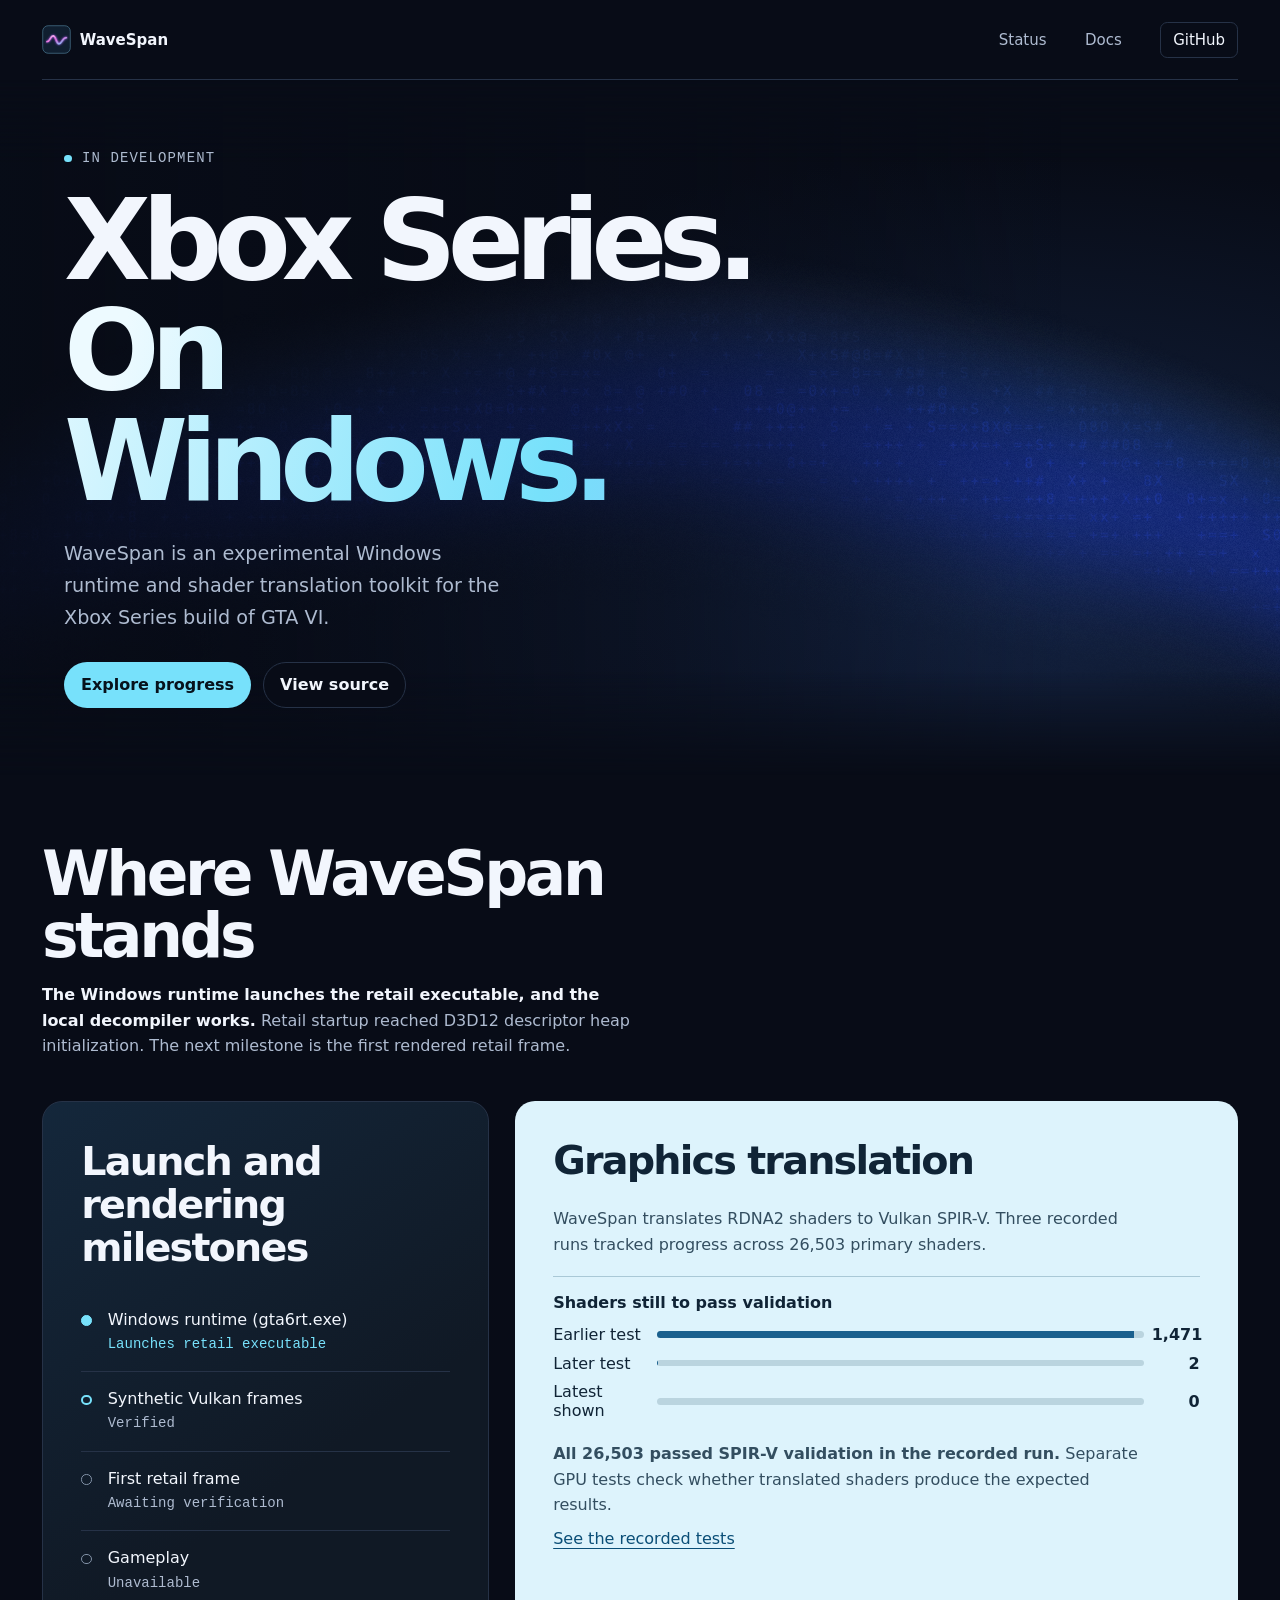
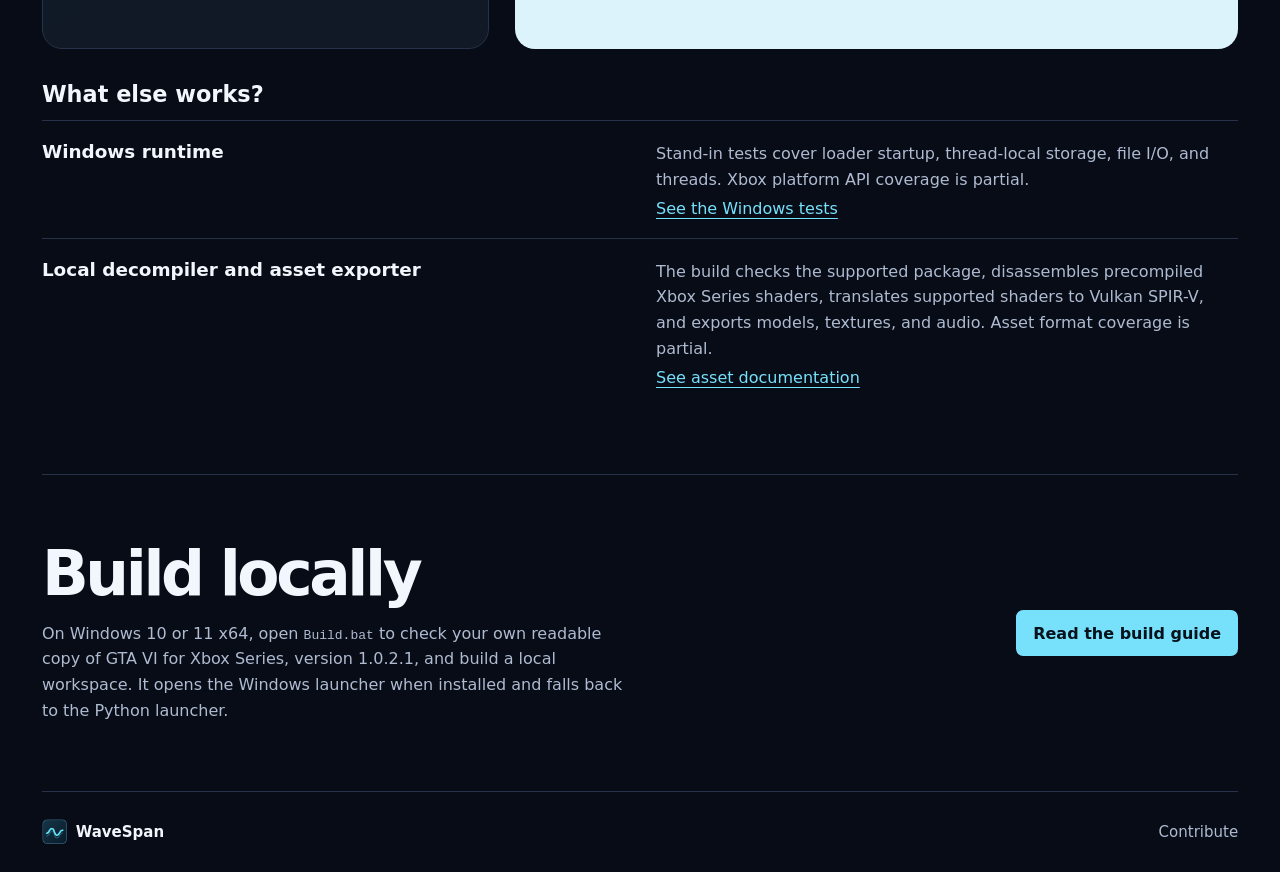
==== commit ab6eed29: "docs: keep launcher screenshot README-only Replace the README-only screenshot with the supplied imag" ====
--- a/website/index.html
+++ b/website/index.html
@@ -81,9 +81,6 @@
       </div>
       <a class="button primary" href="https://github.com/LeonardWernke/WaveSpan#how-to-build">Read the build guide</a>
     </section>
-    <div class="wrap launcher-preview">
-      <img src="../docs/wavespan-launcher.png" width="1049" height="798" loading="lazy" alt="WaveSpan Windows launcher showing build setup and build activity with example paths">
-    </div>
   </main>
 
   <footer class="footer wrap">
--- a/website/style.css
+++ b/website/style.css
@@ -256,14 +256,3 @@
   .progress-gallery { grid-template-columns:minmax(0, 1fr); }
   .hero.wrap { padding-block:var(--space-3); }
 }
-
-.launcher-preview {
-  padding-bottom: 48px;
-}
-
-.launcher-preview img {
-  display: block;
-  width: min(100%, 1049px);
-  height: auto;
-  margin-inline: auto;
-}
